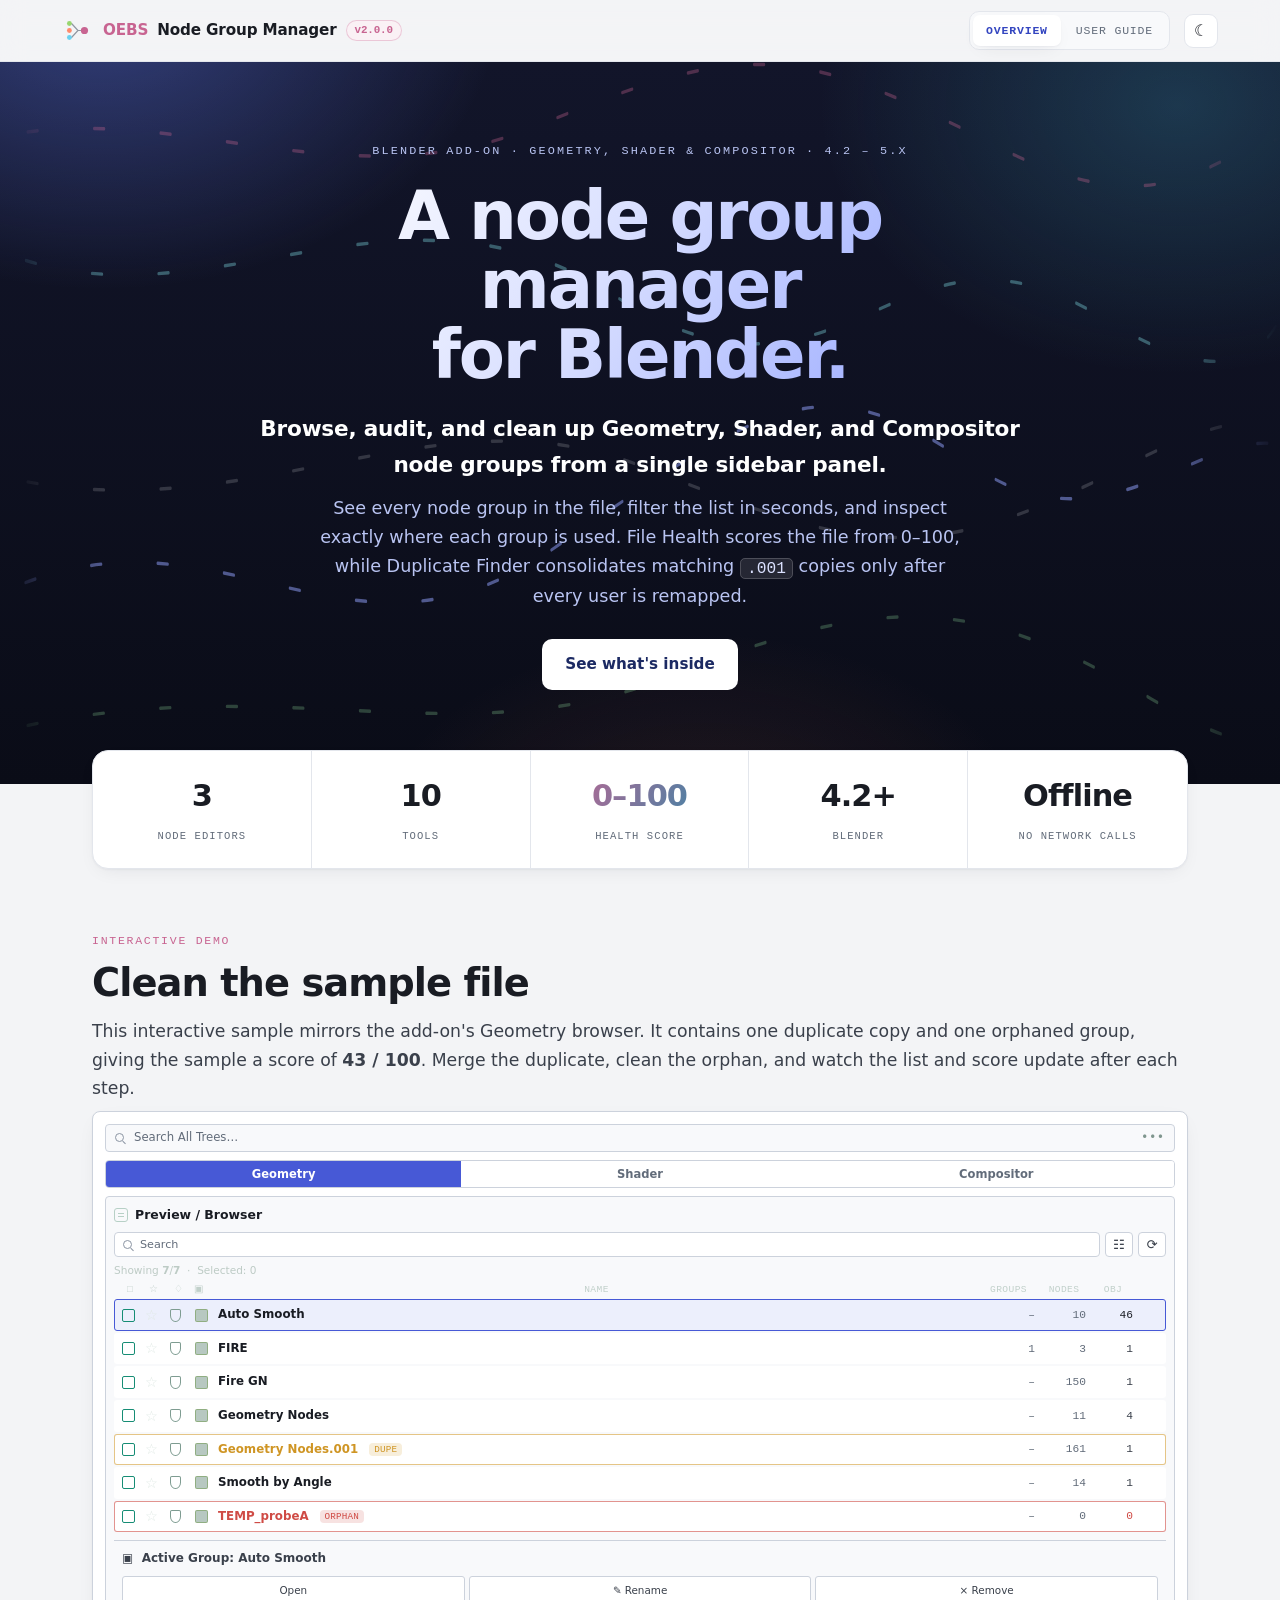
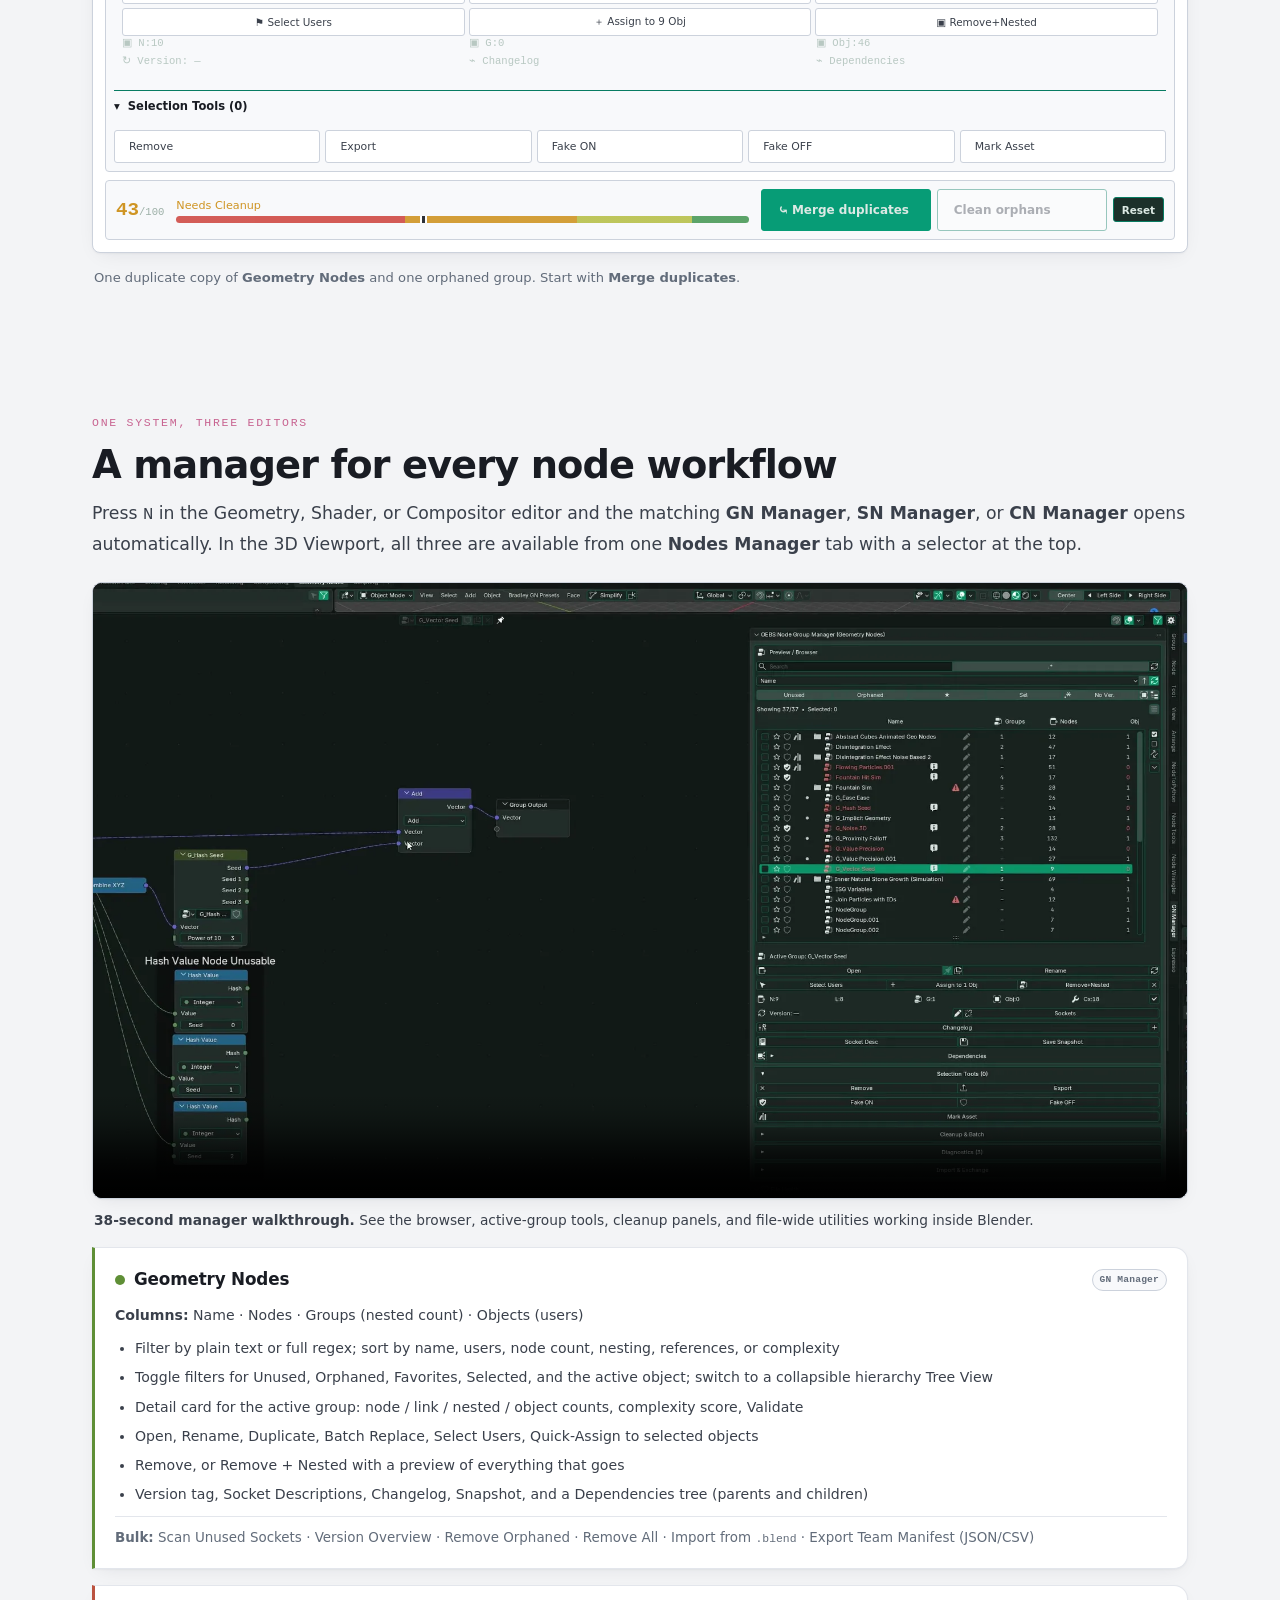
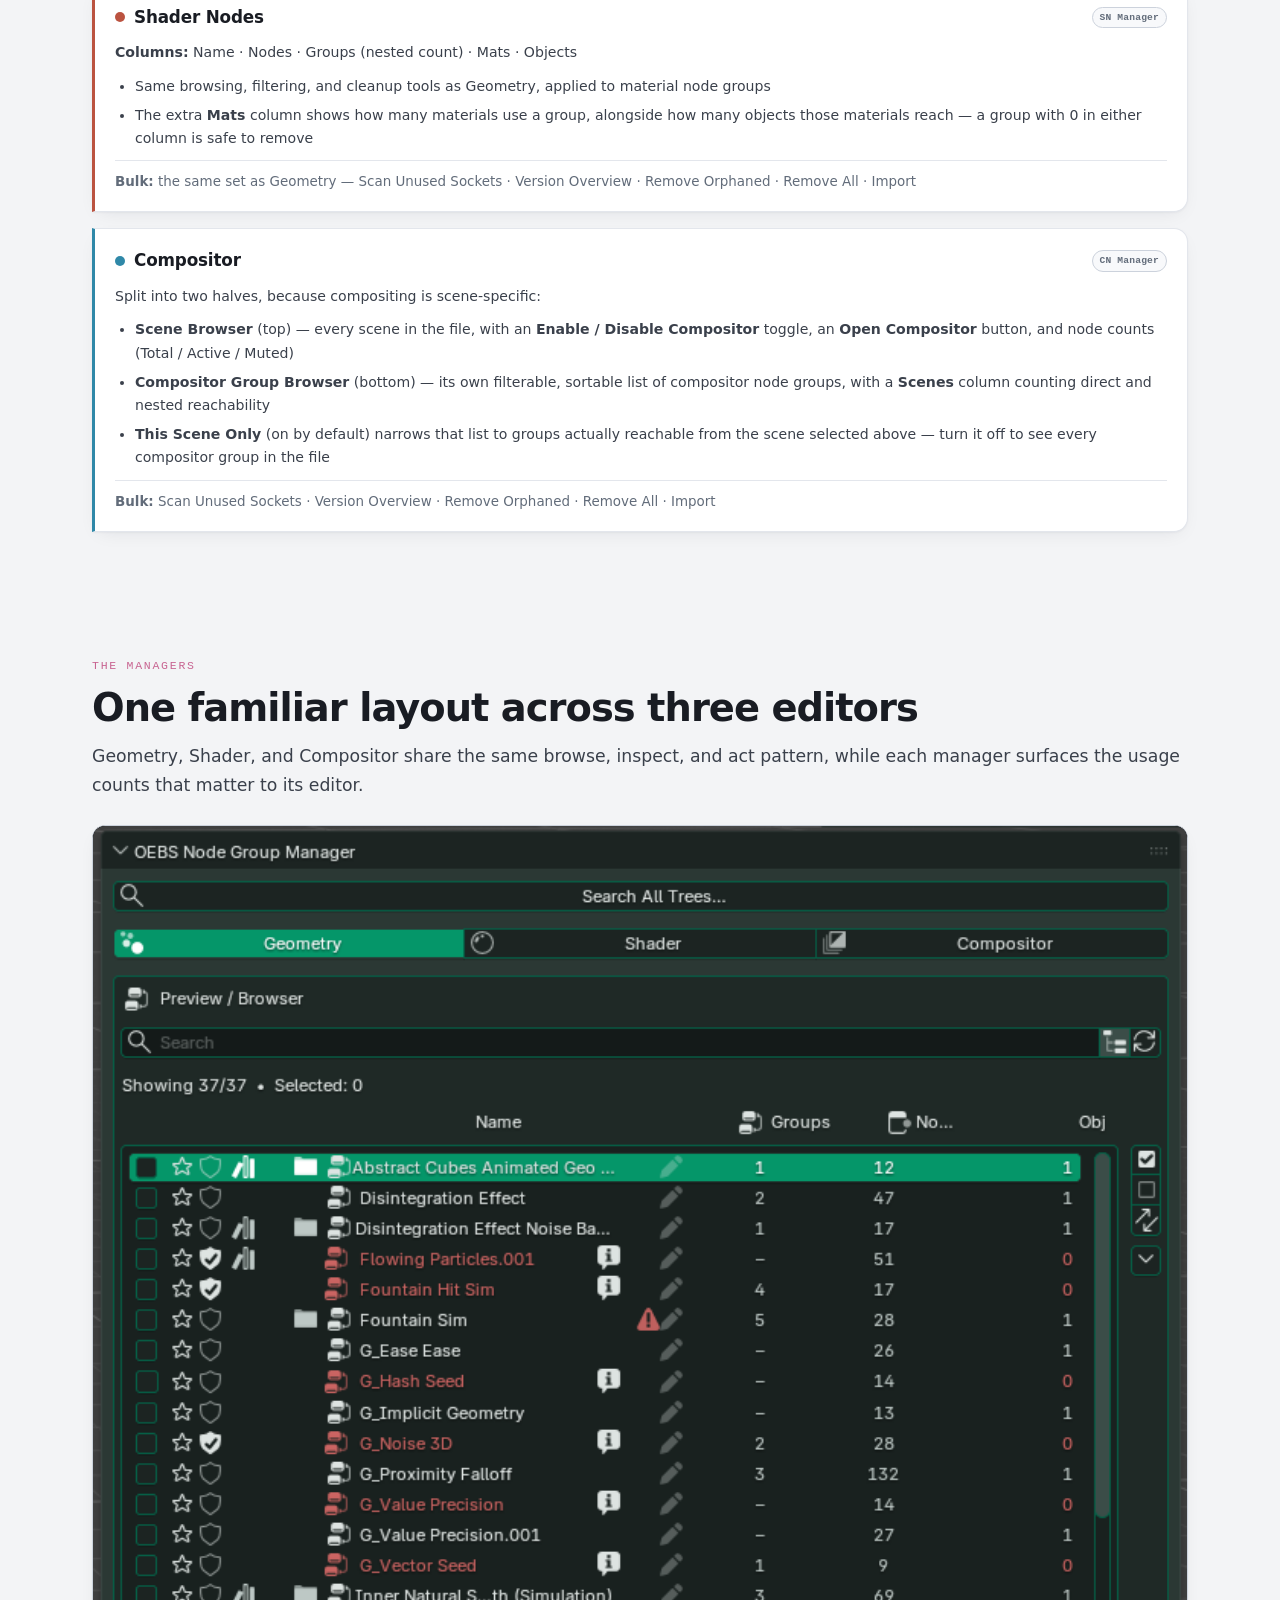
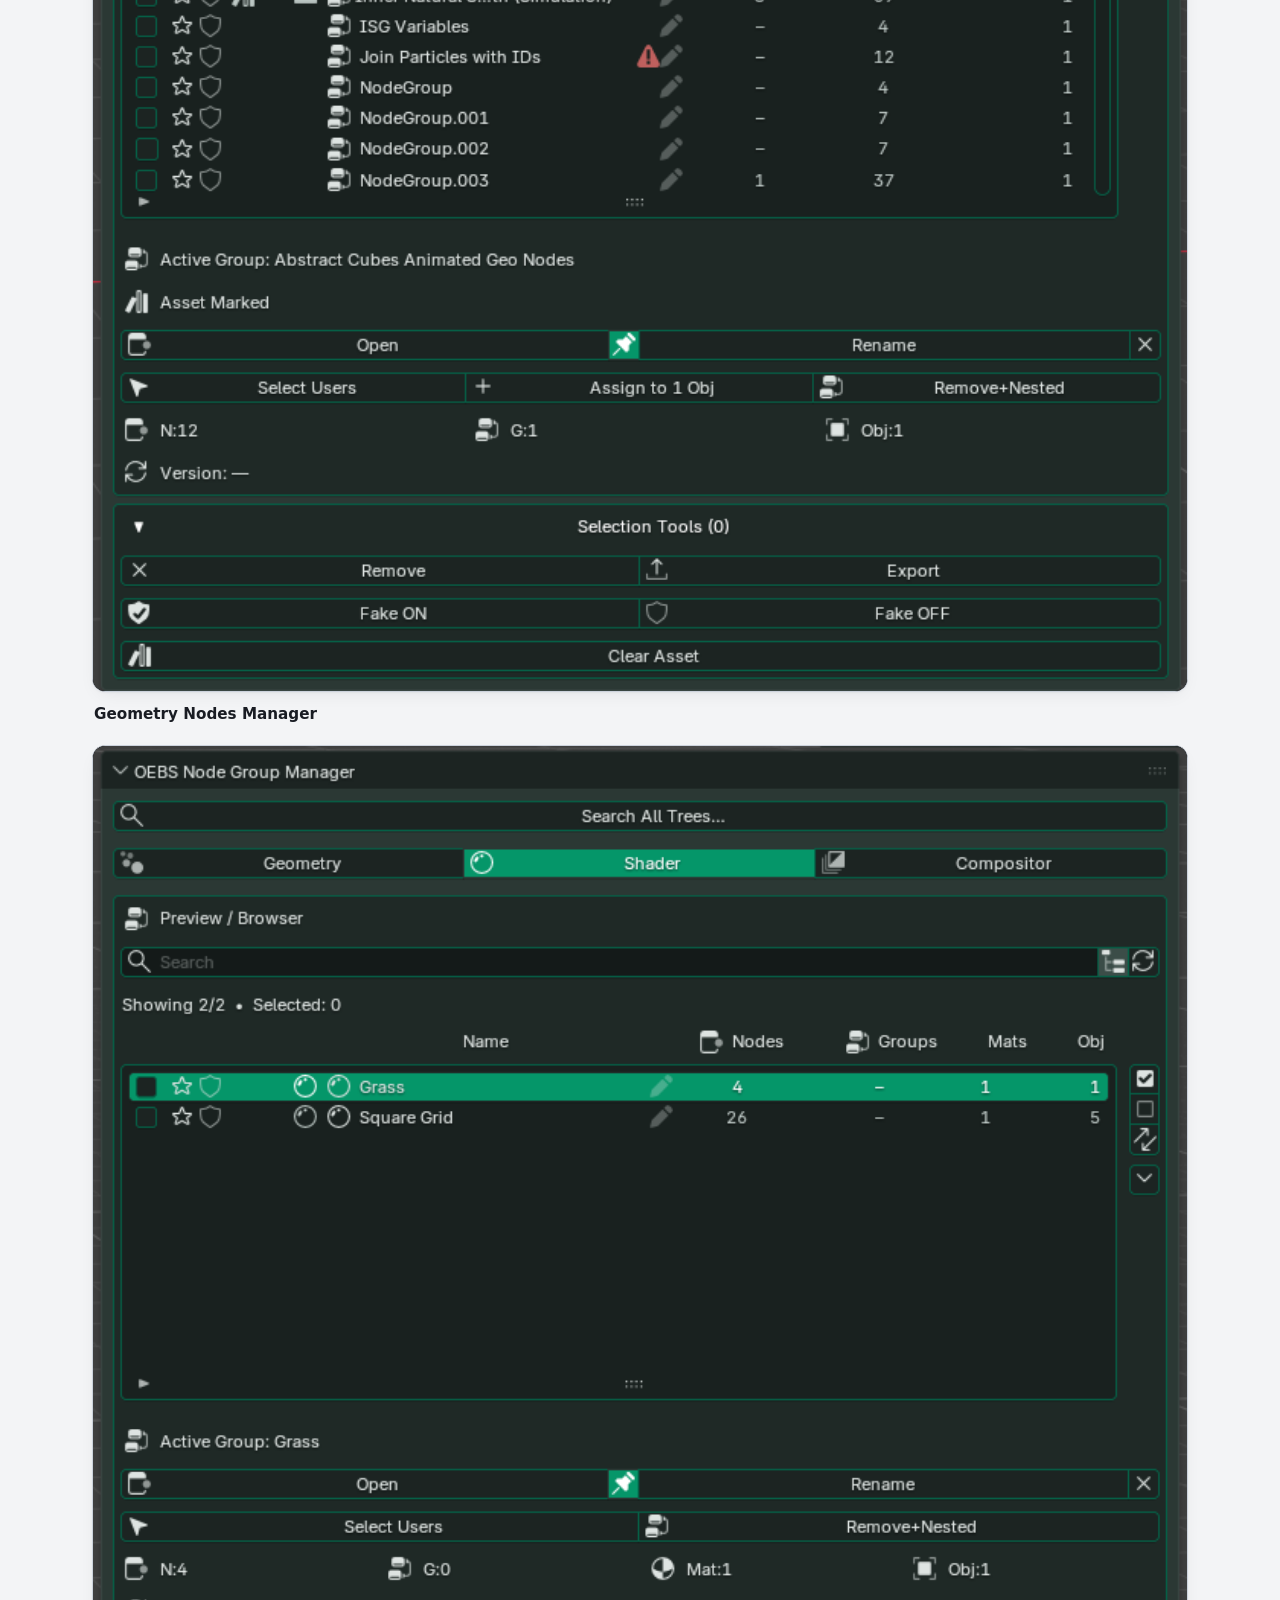
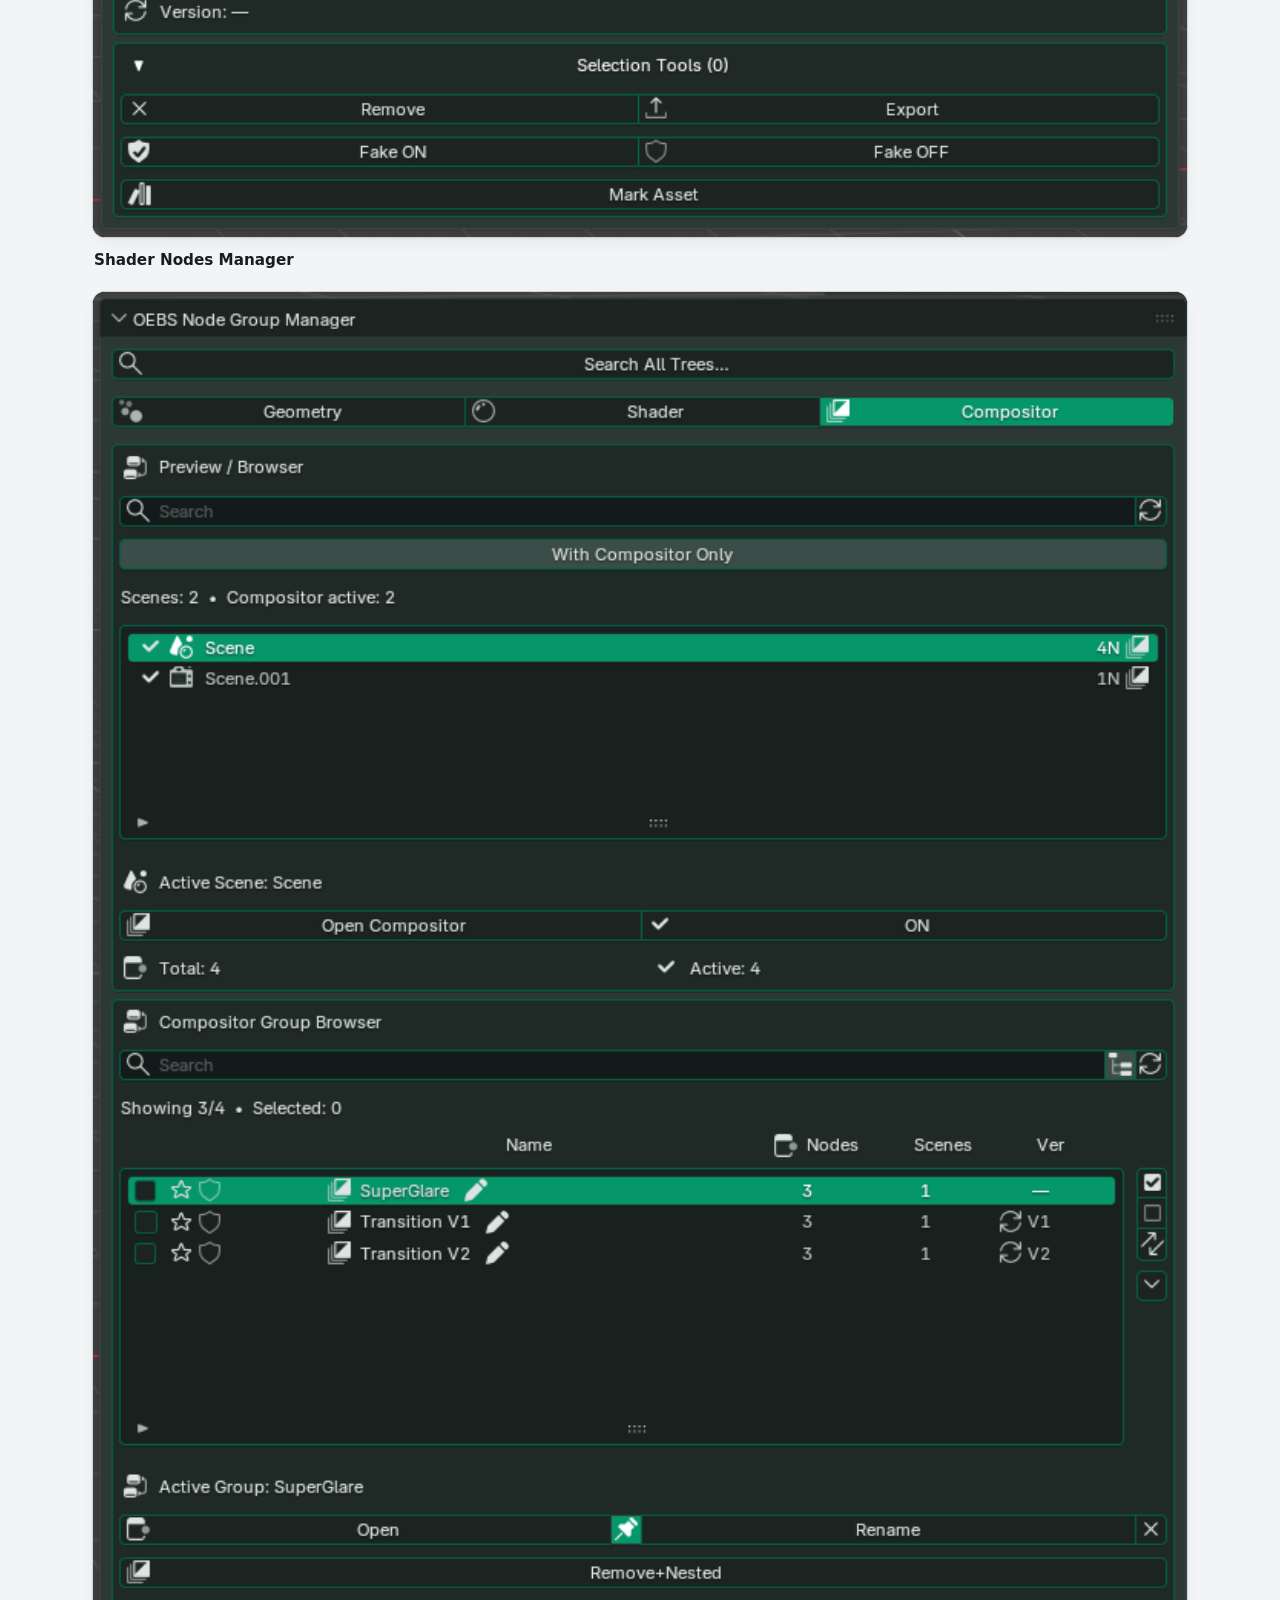
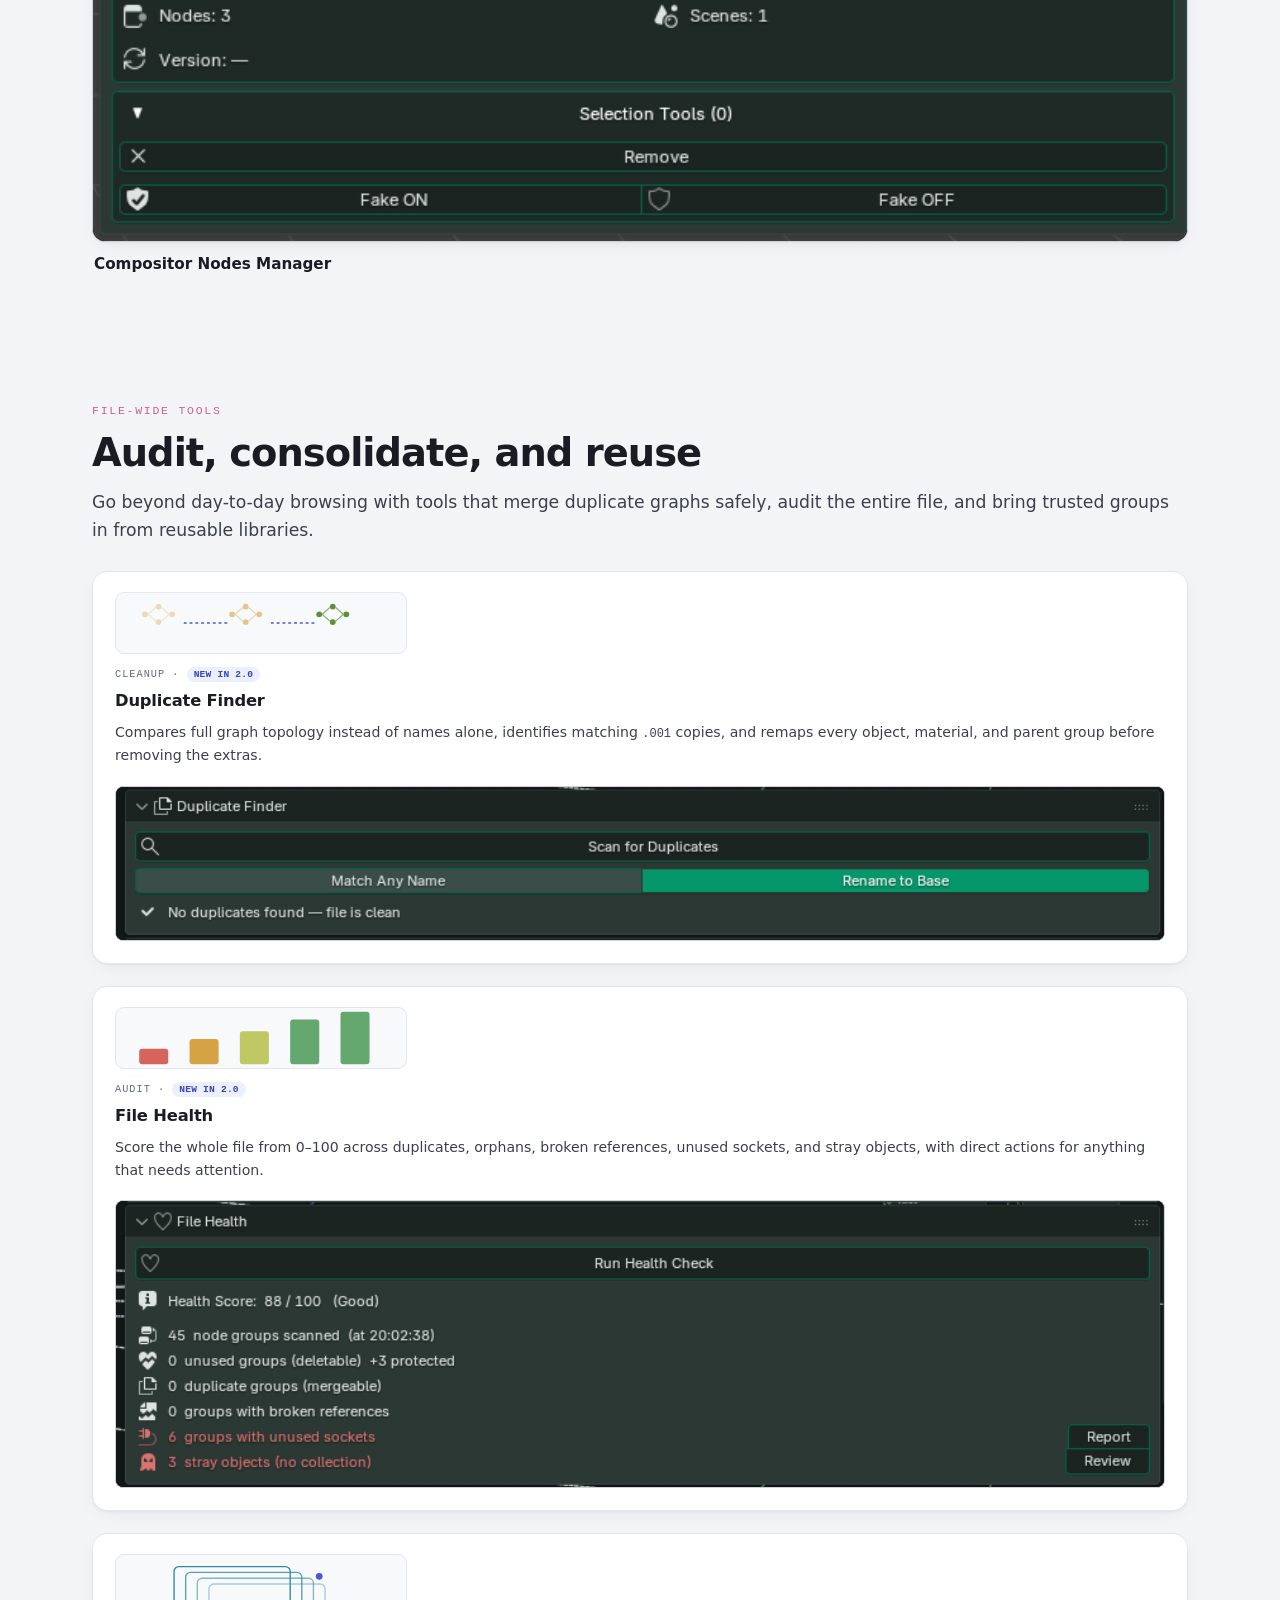
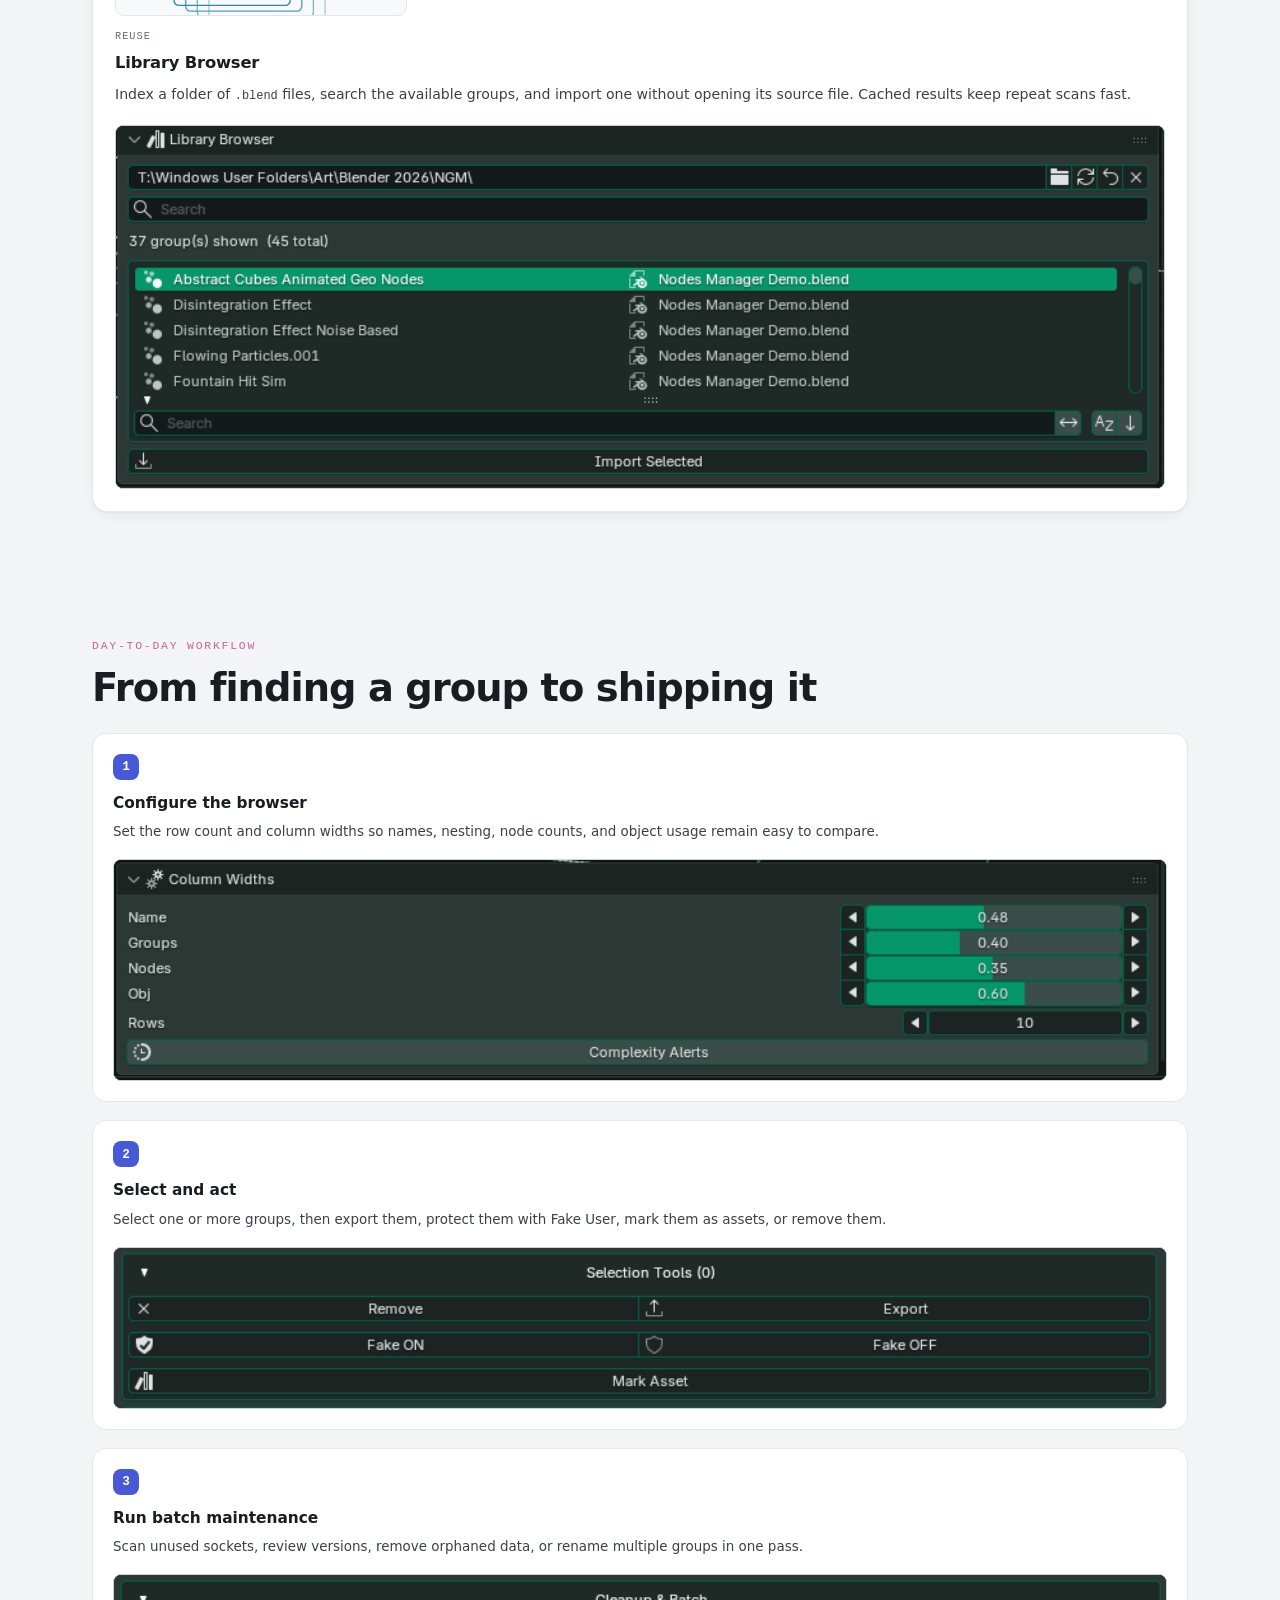
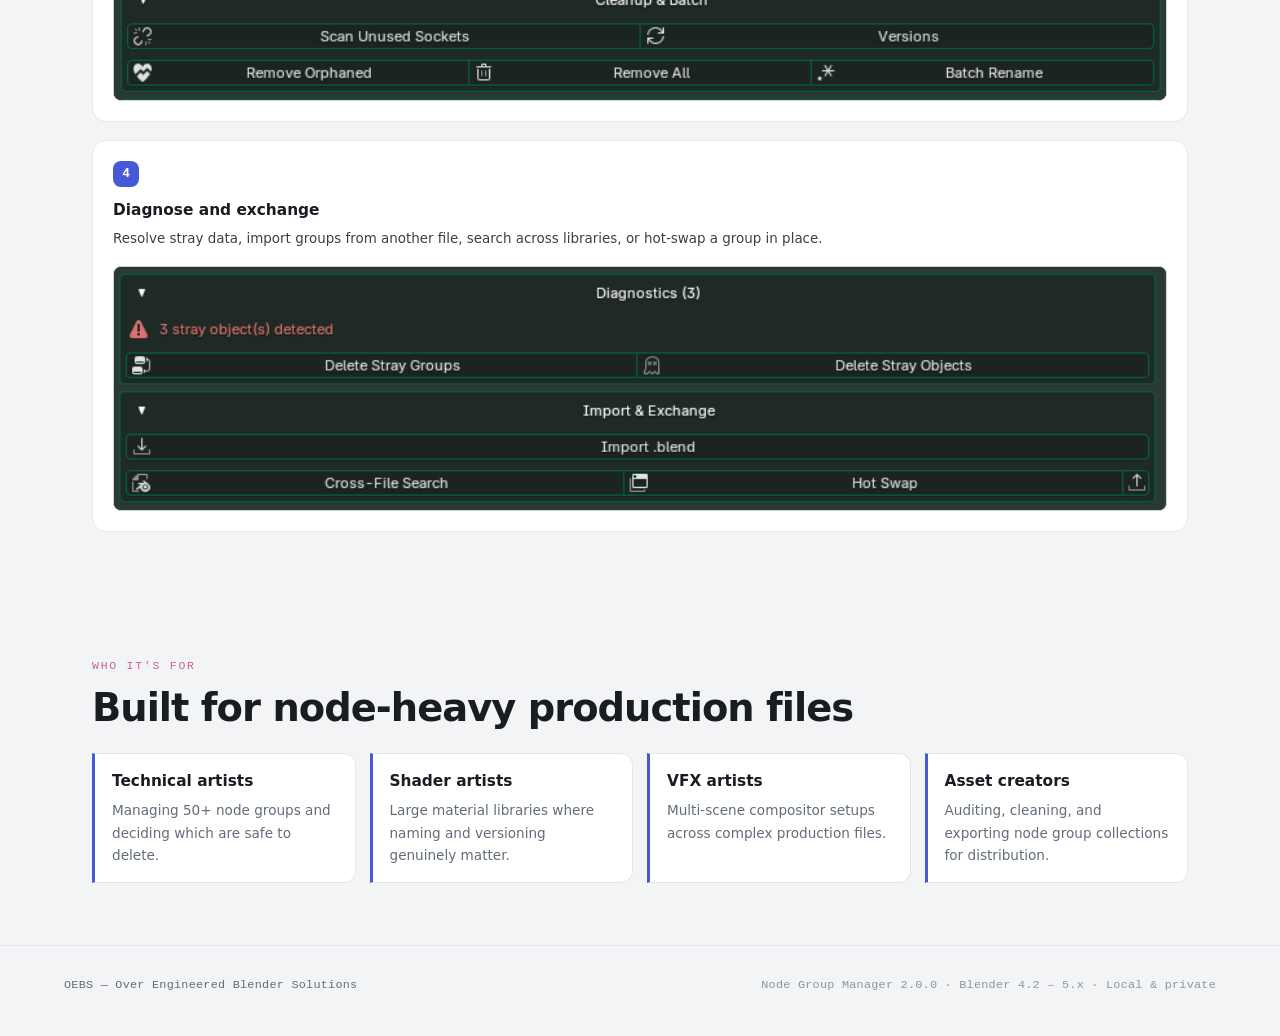
==== index.html @ 64008669 "Publish OEBS Node Group Manager documentation" ====
<!DOCTYPE html>
<html lang="en">
<head>
<meta charset="utf-8">
<meta http-equiv="refresh" content="0; url=overview.html">
<link rel="canonical" href="overview.html">
<title>OEBS Node Group Manager 2.0 — Overview</title>
</head>
<body>
<p><a href="overview.html">Continue to the Overview</a></p>
<script>location.replace("overview.html");</script>
</body>
</html>
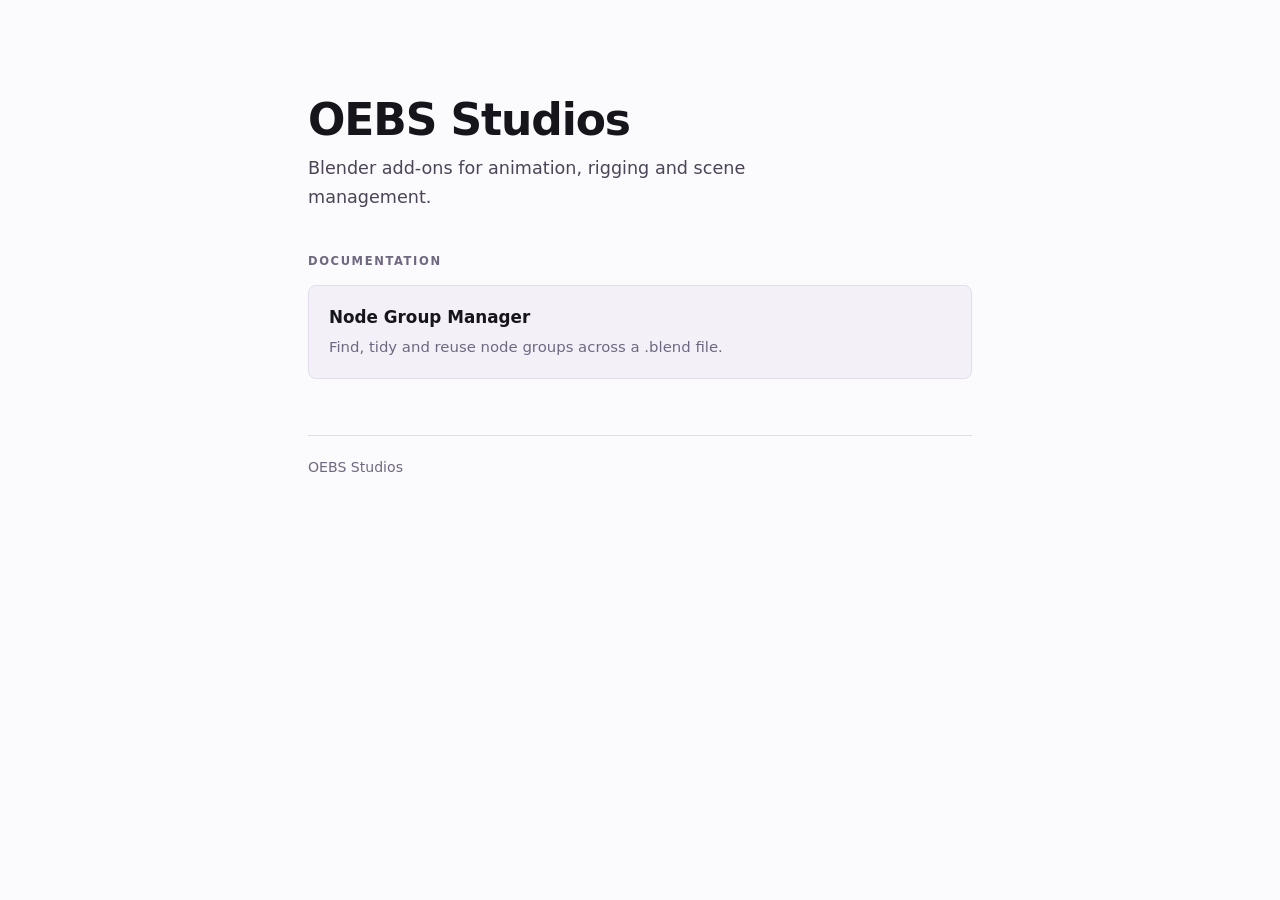
==== commit edfd05ad: "Move documentation under /NodeGroupManager and add a studio landing page The repo served one product" ====
--- a/index.html
+++ b/index.html
@@ -1,13 +1,67 @@
-<!DOCTYPE html>
+<!doctype html>
 <html lang="en">
 <head>
 <meta charset="utf-8">
-<meta http-equiv="refresh" content="0; url=overview.html">
-<link rel="canonical" href="overview.html">
-<title>OEBS Node Group Manager 2.0 — Overview</title>
+<meta name="viewport" content="width=device-width,initial-scale=1">
+<title>OEBS Studios — Blender Add-ons</title>
+<meta name="description" content="OEBS Studios builds Blender add-ons for animation, rigging and scene management. Documentation for Node Group Manager and more.">
+<link rel="canonical" href="https://oebs-studios.com/">
+<meta property="og:type" content="website">
+<meta property="og:site_name" content="OEBS Studios">
+<meta property="og:title" content="OEBS Studios — Blender Add-ons">
+<meta property="og:description" content="Blender add-ons for animation, rigging and scene management.">
+<meta property="og:url" content="https://oebs-studios.com/">
+<meta name="twitter:card" content="summary">
+<style>
+  :root{
+    --ink:#17151c; --soft:#4b4557; --muted:#6f6880;
+    --ground:#fbfafc; --card:#f3f0f8; --rule:#e2dcec; --accent:#6d4aa8;
+  }
+  @media (prefers-color-scheme:dark){
+    :root{--ink:#ece8f3; --soft:#c4bdd4; --muted:#968ea8;
+          --ground:#141119; --card:#1d1926; --rule:#322b40; --accent:#b392ec;}
+  }
+  *{box-sizing:border-box}
+  body{
+    margin:0; background:var(--ground); color:var(--ink);
+    font:16px/1.65 ui-sans-serif,system-ui,-apple-system,"Segoe UI",sans-serif;
+    -webkit-font-smoothing:antialiased;
+  }
+  .wrap{max-width:44rem;margin:0 auto;padding:clamp(3rem,10vw,6rem) 1.25rem 4rem}
+  h1{font-size:clamp(2rem,7vw,2.75rem);line-height:1.1;letter-spacing:-.025em;margin:0 0 .6rem}
+  .lede{font-size:1.1rem;color:var(--soft);margin:0 0 2.5rem;max-width:32rem}
+  h2{font-size:.72rem;letter-spacing:.14em;text-transform:uppercase;color:var(--muted);
+     font-weight:600;margin:0 0 .9rem}
+  ul{list-style:none;padding:0;margin:0;display:grid;gap:.75rem}
+  a.card{
+    display:block;padding:1.1rem 1.25rem;background:var(--card);
+    border:1px solid var(--rule);border-radius:8px;text-decoration:none;color:inherit;
+    transition:border-color .15s ease, transform .15s ease;
+  }
+  a.card:hover{border-color:var(--accent);transform:translateY(-1px)}
+  a.card:focus-visible{outline:2px solid var(--accent);outline-offset:2px}
+  a.card b{display:block;font-size:1.05rem;margin-bottom:.15rem}
+  a.card span{color:var(--muted);font-size:.93rem}
+  footer{margin-top:3.5rem;padding-top:1.25rem;border-top:1px solid var(--rule);
+         color:var(--muted);font-size:.88rem}
+</style>
 </head>
 <body>
-<p><a href="overview.html">Continue to the Overview</a></p>
-<script>location.replace("overview.html");</script>
+  <div class="wrap">
+    <h1>OEBS Studios</h1>
+    <p class="lede">Blender add-ons for animation, rigging and scene management.</p>
+
+    <h2>Documentation</h2>
+    <ul>
+      <li>
+        <a class="card" href="NodeGroupManager/">
+          <b>Node Group Manager</b>
+          <span>Find, tidy and reuse node groups across a .blend file.</span>
+        </a>
+      </li>
+    </ul>
+
+    <footer>OEBS Studios</footer>
+  </div>
 </body>
 </html>
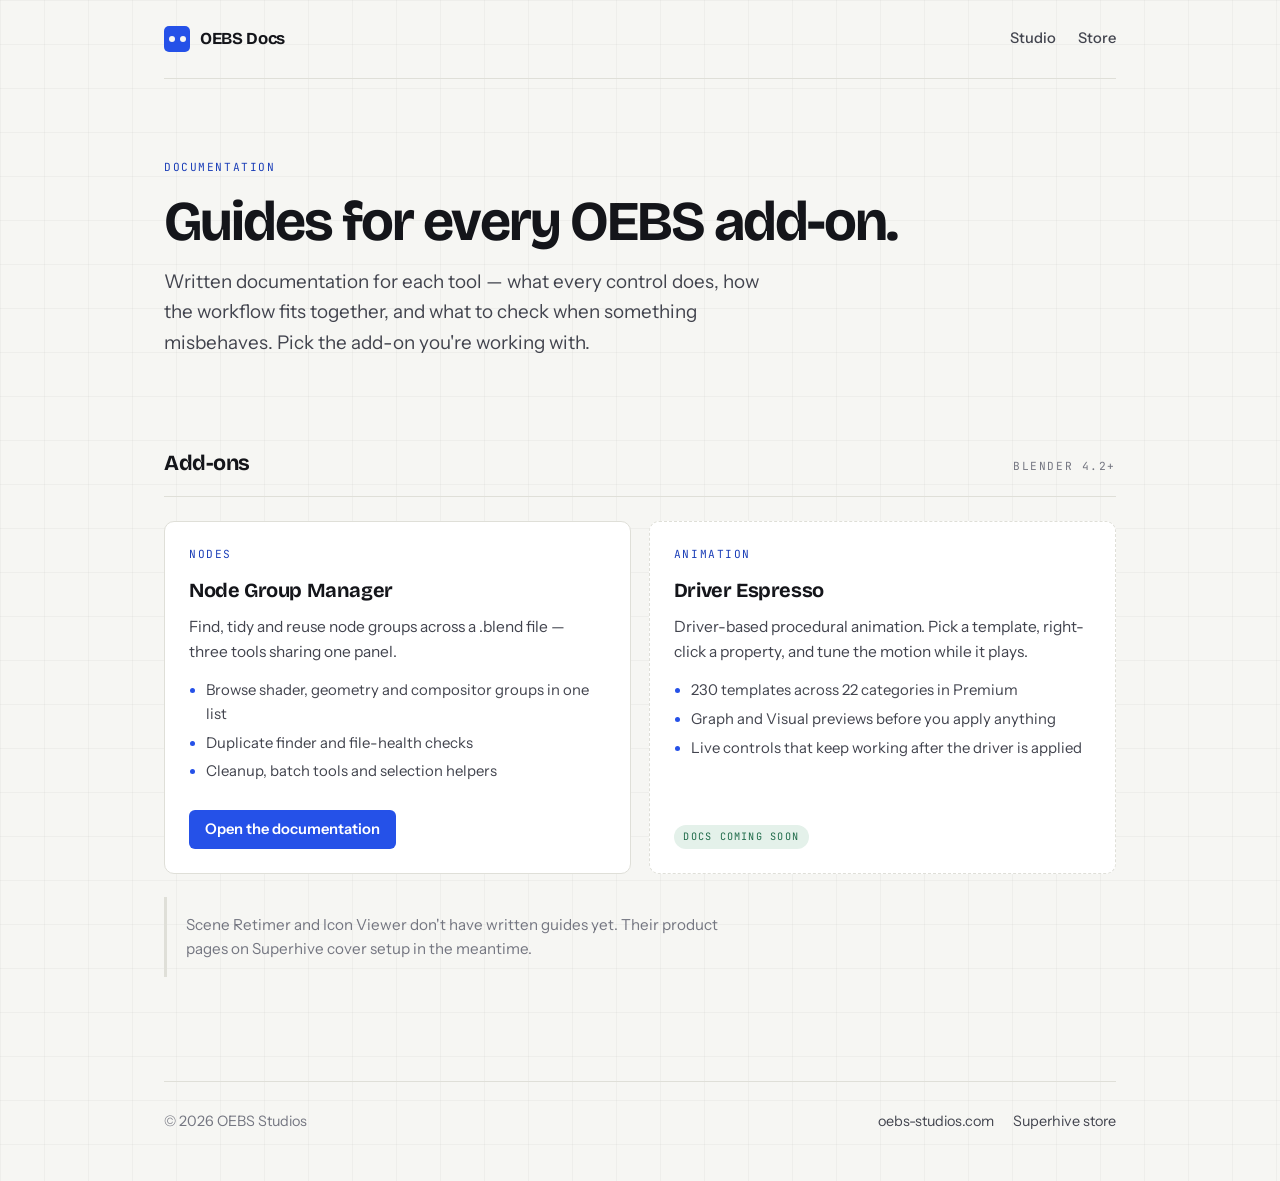
==== commit 609ce511: "Replace the root page with a documentation hub Lists each add-on that has a guide, with a card per p" ====
--- a/index.html
+++ b/index.html
@@ -3,65 +3,199 @@
 <head>
 <meta charset="utf-8">
 <meta name="viewport" content="width=device-width,initial-scale=1">
-<title>OEBS Studios — Blender Add-ons</title>
-<meta name="description" content="OEBS Studios builds Blender add-ons for animation, rigging and scene management. Documentation for Node Group Manager and more.">
-<link rel="canonical" href="https://oebs-studios.com/">
+<title>OEBS Docs — Blender Add-on Documentation</title>
+<meta name="description" content="Documentation for OEBS Studios Blender add-ons: Node Group Manager, Driver Espresso and more. Pick the add-on you are working with.">
+<link rel="canonical" href="https://docs.oebs-studios.com/">
 <meta property="og:type" content="website">
-<meta property="og:site_name" content="OEBS Studios">
-<meta property="og:title" content="OEBS Studios — Blender Add-ons">
-<meta property="og:description" content="Blender add-ons for animation, rigging and scene management.">
-<meta property="og:url" content="https://oebs-studios.com/">
+<meta property="og:site_name" content="OEBS Docs">
+<meta property="og:title" content="OEBS Docs — Blender Add-on Documentation">
+<meta property="og:description" content="Documentation for OEBS Studios Blender add-ons. Pick the add-on you are working with.">
+<meta property="og:url" content="https://docs.oebs-studios.com/">
 <meta name="twitter:card" content="summary">
+<link rel="preconnect" href="https://fonts.googleapis.com">
+<link rel="preconnect" href="https://fonts.gstatic.com" crossorigin>
+<link rel="stylesheet" href="https://fonts.googleapis.com/css2?family=Bricolage+Grotesque:opsz,wght@12..96,500;12..96,700&family=Instrument+Sans:wght@400;500;600&family=JetBrains+Mono:wght@400;500&display=swap">
+
 <style>
   :root{
-    --ink:#17151c; --soft:#4b4557; --muted:#6f6880;
-    --ground:#fbfafc; --card:#f3f0f8; --rule:#e2dcec; --accent:#6d4aa8;
-  }
-  @media (prefers-color-scheme:dark){
-    :root{--ink:#ece8f3; --soft:#c4bdd4; --muted:#968ea8;
-          --ground:#141119; --card:#1d1926; --rule:#322b40; --accent:#b392ec;}
-  }
+    --paper:#F6F6F3; --surface:#FFFFFF; --ink:#14151A; --body:#42444E;
+    --muted:#747681; --rule:#DFDFD8; --rule-soft:#EBEBE5;
+    --accent:#2551E8; --accent-ink:#1C3FB8; --accent-wash:#E8EDFD;
+    --grid:#00000008; --ok:#1F6B4A; --ok-wash:#E4F1EA;
+  }
+  @media (prefers-color-scheme: dark){
+    :root:not([data-theme="light"]){
+      --paper:#101116; --surface:#181A21; --ink:#F0F0F3; --body:#B7B9C4;
+      --muted:#82848F; --rule:#2A2C36; --rule-soft:#22242C;
+      --accent:#7E9BFF; --accent-ink:#9DB3FF; --accent-wash:#1A1F33;
+      --grid:#FFFFFF08; --ok:#6FC79C; --ok-wash:#152720;
+    }
+  }
+  :root[data-theme="dark"]{
+    --paper:#101116; --surface:#181A21; --ink:#F0F0F3; --body:#B7B9C4;
+    --muted:#82848F; --rule:#2A2C36; --rule-soft:#22242C;
+    --accent:#7E9BFF; --accent-ink:#9DB3FF; --accent-wash:#1A1F33;
+    --grid:#FFFFFF08; --ok:#6FC79C; --ok-wash:#152720;
+  }
+
   *{box-sizing:border-box}
   body{
-    margin:0; background:var(--ground); color:var(--ink);
-    font:16px/1.65 ui-sans-serif,system-ui,-apple-system,"Segoe UI",sans-serif;
-    -webkit-font-smoothing:antialiased;
-  }
-  .wrap{max-width:44rem;margin:0 auto;padding:clamp(3rem,10vw,6rem) 1.25rem 4rem}
-  h1{font-size:clamp(2rem,7vw,2.75rem);line-height:1.1;letter-spacing:-.025em;margin:0 0 .6rem}
-  .lede{font-size:1.1rem;color:var(--soft);margin:0 0 2.5rem;max-width:32rem}
-  h2{font-size:.72rem;letter-spacing:.14em;text-transform:uppercase;color:var(--muted);
-     font-weight:600;margin:0 0 .9rem}
-  ul{list-style:none;padding:0;margin:0;display:grid;gap:.75rem}
-  a.card{
-    display:block;padding:1.1rem 1.25rem;background:var(--card);
-    border:1px solid var(--rule);border-radius:8px;text-decoration:none;color:inherit;
-    transition:border-color .15s ease, transform .15s ease;
-  }
-  a.card:hover{border-color:var(--accent);transform:translateY(-1px)}
-  a.card:focus-visible{outline:2px solid var(--accent);outline-offset:2px}
-  a.card b{display:block;font-size:1.05rem;margin-bottom:.15rem}
-  a.card span{color:var(--muted);font-size:.93rem}
-  footer{margin-top:3.5rem;padding-top:1.25rem;border-top:1px solid var(--rule);
-         color:var(--muted);font-size:.88rem}
+    margin:0; background:var(--paper);
+    background-image:
+      linear-gradient(var(--grid) 1px, transparent 1px),
+      linear-gradient(90deg, var(--grid) 1px, transparent 1px);
+    background-size:44px 44px;
+    color:var(--body);
+    font-family:"Instrument Sans",ui-sans-serif,system-ui,-apple-system,"Segoe UI",sans-serif;
+    font-size:16px; line-height:1.6; -webkit-font-smoothing:antialiased;
+  }
+  .wrap{max-width:62rem;margin:0 auto;padding-inline:20px}
+  a{color:var(--accent-ink)}
+  a:focus-visible{outline:2px solid var(--accent);outline-offset:3px;border-radius:2px}
+  .mono{font-family:"JetBrains Mono",ui-monospace,Consolas,monospace;
+        font-size:.7rem;letter-spacing:.14em;text-transform:uppercase}
+
+  header.site{
+    display:flex;align-items:center;justify-content:space-between;gap:1rem;
+    padding-block:1.6rem;border-bottom:1px solid var(--rule);
+  }
+  .wordmark{display:flex;align-items:center;gap:.6rem;text-decoration:none;color:var(--ink)}
+  .mark{width:1.65rem;height:1.65rem;flex:none;border-radius:5px;background:var(--accent);position:relative}
+  .mark::before,.mark::after{
+    content:"";position:absolute;background:var(--paper);border-radius:50%;
+    width:.38rem;height:.38rem;top:50%;transform:translateY(-50%);
+  }
+  .mark::before{left:.3rem}
+  .mark::after{right:.3rem}
+  .wordmark b{font-family:"Bricolage Grotesque",sans-serif;font-weight:700;font-size:1.05rem;letter-spacing:-.02em}
+  nav.site{display:flex;gap:1.4rem}
+  nav.site a{color:var(--body);text-decoration:none;font-size:.92rem;font-weight:500}
+  nav.site a:hover{color:var(--ink)}
+
+  .hero{padding-block:clamp(3rem,8vw,5rem) clamp(2rem,5vw,3rem)}
+  .kicker{color:var(--accent-ink);display:block;margin-bottom:1rem}
+  h1{
+    font-family:"Bricolage Grotesque",sans-serif;font-weight:700;
+    font-size:clamp(2.2rem,6.5vw,3.5rem);line-height:1.04;letter-spacing:-.035em;
+    color:var(--ink);margin:0 0 1rem;text-wrap:balance;
+  }
+  .hero p{font-size:clamp(1.02rem,2.3vw,1.18rem);max-width:48ch;margin:0}
+
+  section{padding-block:clamp(1.5rem,4vw,2.5rem)}
+  .sec-head{
+    display:flex;align-items:baseline;justify-content:space-between;gap:1rem;
+    padding-bottom:1rem;margin-bottom:1.5rem;border-bottom:1px solid var(--rule);
+  }
+  .sec-head h2{font-family:"Bricolage Grotesque",sans-serif;font-weight:700;
+               font-size:1.35rem;letter-spacing:-.02em;color:var(--ink);margin:0}
+  .sec-head .mono{color:var(--muted)}
+
+  .cards{display:grid;gap:1.1rem;grid-template-columns:repeat(auto-fit,minmax(19rem,1fr))}
+  .card{
+    background:var(--surface);border:1px solid var(--rule);border-radius:10px;
+    padding:1.5rem;display:flex;flex-direction:column;gap:.6rem;
+  }
+  .card .eyebrow{color:var(--accent-ink)}
+  .card h3{font-family:"Bricolage Grotesque",sans-serif;font-weight:700;font-size:1.25rem;
+           letter-spacing:-.02em;color:var(--ink);margin:0}
+  .card p{margin:0;font-size:.97rem}
+  .card ul{margin:.3rem 0 0;padding-left:1.05rem;font-size:.93rem;display:grid;gap:.3rem}
+  .card li::marker{color:var(--accent)}
+  .card .foot{margin-top:auto;padding-top:1rem}
+  .card .foot a{
+    display:inline-block;text-decoration:none;font-weight:600;font-size:.92rem;
+    padding:.5rem 1rem;border-radius:6px;background:var(--accent);color:#fff;
+  }
+  .card .foot a:hover{background:var(--accent-ink)}
+  :root[data-theme="dark"] .card .foot a,
+  :root:not([data-theme="light"]) .card .foot a{color:#0E1018}
+  @media (prefers-color-scheme: light){
+    :root:not([data-theme="dark"]) .card .foot a{color:#fff}
+  }
+  .card.pending{border-style:dashed}
+  .card .soon{
+    display:inline-block;font-family:"JetBrains Mono",ui-monospace,monospace;
+    font-size:.64rem;letter-spacing:.12em;text-transform:uppercase;
+    color:var(--ok);background:var(--ok-wash);border-radius:999px;padding:.26rem .6rem;
+  }
+
+  .note{
+    margin-top:1.4rem;padding:1rem 1.2rem;border-left:3px solid var(--rule);
+    font-size:.95rem;color:var(--muted);max-width:60ch;
+  }
+
+  footer.site{
+    margin-top:clamp(2rem,5vw,3rem);padding-block:1.8rem 3rem;border-top:1px solid var(--rule);
+    display:flex;flex-wrap:wrap;gap:.8rem 2rem;align-items:center;justify-content:space-between;
+  }
+  footer.site p{margin:0;font-size:.9rem;color:var(--muted)}
+  footer.site .flinks{display:flex;flex-wrap:wrap;gap:1.2rem}
+  footer.site a{color:var(--body);text-decoration:none;font-size:.9rem}
+  footer.site a:hover{color:var(--ink)}
 </style>
 </head>
 <body>
-  <div class="wrap">
-    <h1>OEBS Studios</h1>
-    <p class="lede">Blender add-ons for animation, rigging and scene management.</p>
-
-    <h2>Documentation</h2>
-    <ul>
-      <li>
-        <a class="card" href="NodeGroupManager/">
-          <b>Node Group Manager</b>
-          <span>Find, tidy and reuse node groups across a .blend file.</span>
-        </a>
-      </li>
-    </ul>
-
-    <footer>OEBS Studios</footer>
+<div class="wrap">
+
+  <header class="site">
+    <a class="wordmark" href="/"><span class="mark" aria-hidden="true"></span><b>OEBS Docs</b></a>
+    <nav class="site">
+      <a href="https://oebs-studios.com/">Studio</a>
+      <a href="https://superhivemarket.com/creators/oebs-studios">Store</a>
+    </nav>
+  </header>
+
+  <div class="hero">
+    <span class="kicker mono">Documentation</span>
+    <h1>Guides for every OEBS add-on.</h1>
+    <p>Written documentation for each tool — what every control does, how the workflow fits together, and what to check when something misbehaves. Pick the add-on you're working with.</p>
   </div>
+
+  <section>
+    <div class="sec-head">
+      <h2>Add-ons</h2>
+      <span class="mono">Blender 4.2+</span>
+    </div>
+
+    <div class="cards">
+
+      <article class="card">
+        <span class="eyebrow mono">Nodes</span>
+        <h3>Node Group Manager</h3>
+        <p>Find, tidy and reuse node groups across a .blend file — three tools sharing one panel.</p>
+        <ul>
+          <li>Browse shader, geometry and compositor groups in one list</li>
+          <li>Duplicate finder and file-health checks</li>
+          <li>Cleanup, batch tools and selection helpers</li>
+        </ul>
+        <div class="foot"><a href="NodeGroupManager/">Open the documentation</a></div>
+      </article>
+
+      <article class="card pending">
+        <span class="eyebrow mono">Animation</span>
+        <h3>Driver Espresso</h3>
+        <p>Driver-based procedural animation. Pick a template, right-click a property, and tune the motion while it plays.</p>
+        <ul>
+          <li>230 templates across 22 categories in Premium</li>
+          <li>Graph and Visual previews before you apply anything</li>
+          <li>Live controls that keep working after the driver is applied</li>
+        </ul>
+        <div class="foot"><span class="soon">Docs coming soon</span></div>
+      </article>
+
+    </div>
+
+    <p class="note">Scene Retimer and Icon Viewer don't have written guides yet. Their product pages on Superhive cover setup in the meantime.</p>
+  </section>
+
+  <footer class="site">
+    <p>© 2026 OEBS Studios</p>
+    <div class="flinks">
+      <a href="https://oebs-studios.com/">oebs-studios.com</a>
+      <a href="https://superhivemarket.com/creators/oebs-studios">Superhive store</a>
+    </div>
+  </footer>
+
+</div>
 </body>
 </html>
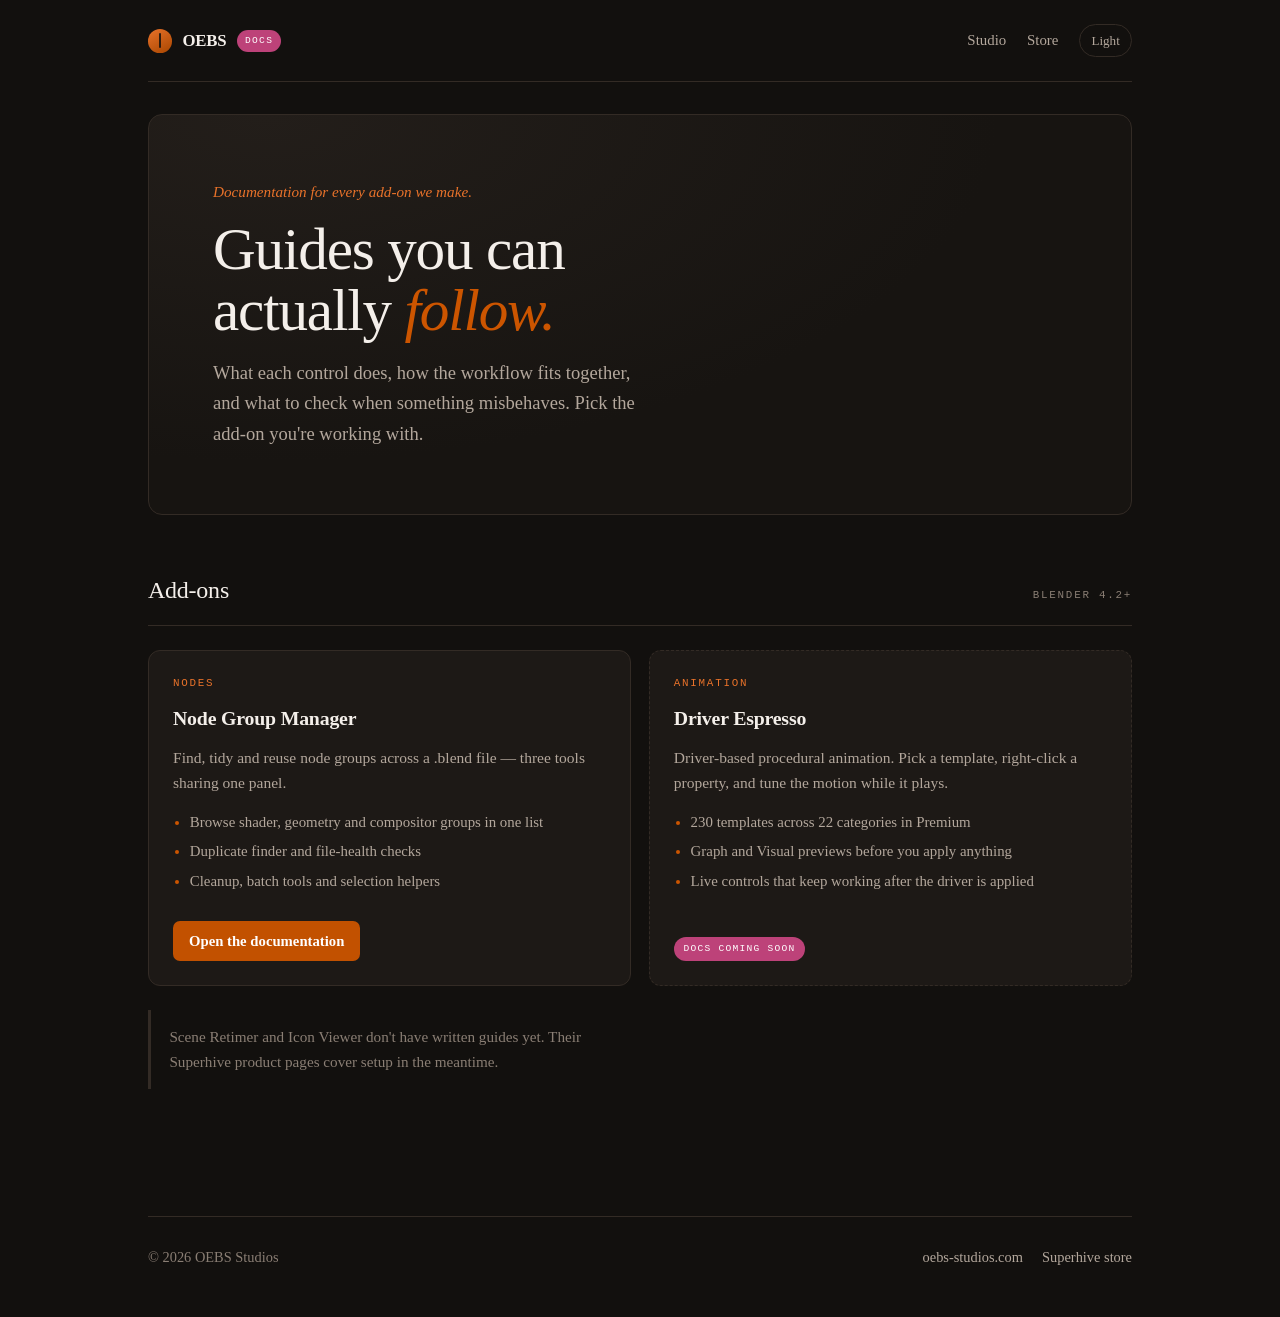
==== commit adbaa4bc: "Restyle the documentation hub to the product palette Uses the same tokens as the Driver Espresso doc" ====
--- a/index.html
+++ b/index.html
@@ -3,152 +3,204 @@
 <head>
 <meta charset="utf-8">
 <meta name="viewport" content="width=device-width,initial-scale=1">
-<title>OEBS Docs — Blender Add-on Documentation</title>
+<title>OEBS Docs &mdash; Blender Add-on Documentation</title>
 <meta name="description" content="Documentation for OEBS Studios Blender add-ons: Node Group Manager, Driver Espresso and more. Pick the add-on you are working with.">
 <link rel="canonical" href="https://docs.oebs-studios.com/">
 <meta property="og:type" content="website">
 <meta property="og:site_name" content="OEBS Docs">
-<meta property="og:title" content="OEBS Docs — Blender Add-on Documentation">
+<meta property="og:title" content="OEBS Docs &mdash; Blender Add-on Documentation">
 <meta property="og:description" content="Documentation for OEBS Studios Blender add-ons. Pick the add-on you are working with.">
 <meta property="og:url" content="https://docs.oebs-studios.com/">
 <meta name="twitter:card" content="summary">
-<link rel="preconnect" href="https://fonts.googleapis.com">
-<link rel="preconnect" href="https://fonts.gstatic.com" crossorigin>
-<link rel="stylesheet" href="https://fonts.googleapis.com/css2?family=Bricolage+Grotesque:opsz,wght@12..96,500;12..96,700&family=Instrument+Sans:wght@400;500;600&family=JetBrains+Mono:wght@400;500&display=swap">
-
 <style>
+  /* Tokens lifted from the documentation site so the two read as one brand. */
   :root{
-    --paper:#F6F6F3; --surface:#FFFFFF; --ink:#14151A; --body:#42444E;
-    --muted:#747681; --rule:#DFDFD8; --rule-soft:#EBEBE5;
-    --accent:#2551E8; --accent-ink:#1C3FB8; --accent-wash:#E8EDFD;
-    --grid:#00000008; --ok:#1F6B4A; --ok-wash:#E4F1EA;
-  }
-  @media (prefers-color-scheme: dark){
-    :root:not([data-theme="light"]){
-      --paper:#101116; --surface:#181A21; --ink:#F0F0F3; --body:#B7B9C4;
-      --muted:#82848F; --rule:#2A2C36; --rule-soft:#22242C;
-      --accent:#7E9BFF; --accent-ink:#9DB3FF; --accent-wash:#1A1F33;
-      --grid:#FFFFFF08; --ok:#6FC79C; --ok-wash:#152720;
-    }
-  }
-  :root[data-theme="dark"]{
-    --paper:#101116; --surface:#181A21; --ink:#F0F0F3; --body:#B7B9C4;
-    --muted:#82848F; --rule:#2A2C36; --rule-soft:#22242C;
-    --accent:#7E9BFF; --accent-ink:#9DB3FF; --accent-wash:#1A1F33;
-    --grid:#FFFFFF08; --ok:#6FC79C; --ok-wash:#152720;
-  }
+    --o:#CC5500; --oLo:#A84600; --oHi:#E8722A; --btn:#C25100;
+    --brand:#BD4279; --brandText:#C86491;
+    --bg:#12100E; --bgHi:#171411; --sf:#1D1916; --sfHi:#231E1A;
+    --bd:#332B25; --tx:#F4EFEA; --mu:#B3A79C; --dim:#8A7E74;
+  }
+  :root[data-theme="light"]{
+    --bg:#FBF7F2; --bgHi:#F3ECE3; --sf:#FFFFFF; --sfHi:#F6EFE6;
+    --bd:#E0D3C2; --tx:#1D1915; --mu:#4B423A; --dim:#77695C;
+    --oHi:#A84600; --brandText:#A03866;
+  }
+  html{color-scheme:dark}
+  :root[data-theme="light"]{color-scheme:light}
 
   *{box-sizing:border-box}
   body{
-    margin:0; background:var(--paper);
-    background-image:
-      linear-gradient(var(--grid) 1px, transparent 1px),
-      linear-gradient(90deg, var(--grid) 1px, transparent 1px);
-    background-size:44px 44px;
-    color:var(--body);
-    font-family:"Instrument Sans",ui-sans-serif,system-ui,-apple-system,"Segoe UI",sans-serif;
-    font-size:16px; line-height:1.6; -webkit-font-smoothing:antialiased;
-  }
-  .wrap{max-width:62rem;margin:0 auto;padding-inline:20px}
-  a{color:var(--accent-ink)}
-  a:focus-visible{outline:2px solid var(--accent);outline-offset:3px;border-radius:2px}
-  .mono{font-family:"JetBrains Mono",ui-monospace,Consolas,monospace;
-        font-size:.7rem;letter-spacing:.14em;text-transform:uppercase}
-
+    margin:0;background:var(--bg);color:var(--mu);
+    font:16px/1.65 Georgia,'Times New Roman',serif;
+    -webkit-font-smoothing:antialiased;
+    transition:background-color .18s ease,color .18s ease;
+  }
+  .wrap{max-width:64rem;margin:0 auto;padding-inline:20px}
+  a{color:var(--oHi)}
+  a:focus-visible,button:focus-visible{outline:2px solid var(--o);outline-offset:3px;border-radius:3px}
+
+  .mono{
+    font-family:ui-monospace,Menlo,Consolas,monospace;
+    font-size:.68rem;letter-spacing:.16em;text-transform:uppercase;
+  }
+
+  /* ---------- masthead ---------- */
   header.site{
     display:flex;align-items:center;justify-content:space-between;gap:1rem;
-    padding-block:1.6rem;border-bottom:1px solid var(--rule);
-  }
-  .wordmark{display:flex;align-items:center;gap:.6rem;text-decoration:none;color:var(--ink)}
-  .mark{width:1.65rem;height:1.65rem;flex:none;border-radius:5px;background:var(--accent);position:relative}
-  .mark::before,.mark::after{
-    content:"";position:absolute;background:var(--paper);border-radius:50%;
-    width:.38rem;height:.38rem;top:50%;transform:translateY(-50%);
-  }
-  .mark::before{left:.3rem}
-  .mark::after{right:.3rem}
-  .wordmark b{font-family:"Bricolage Grotesque",sans-serif;font-weight:700;font-size:1.05rem;letter-spacing:-.02em}
-  nav.site{display:flex;gap:1.4rem}
-  nav.site a{color:var(--body);text-decoration:none;font-size:.92rem;font-weight:500}
-  nav.site a:hover{color:var(--ink)}
-
-  .hero{padding-block:clamp(3rem,8vw,5rem) clamp(2rem,5vw,3rem)}
-  .kicker{color:var(--accent-ink);display:block;margin-bottom:1rem}
+    padding-block:1.5rem;border-bottom:1px solid var(--bd);
+  }
+  .wordmark{display:flex;align-items:center;gap:.65rem;text-decoration:none;color:var(--tx)}
+  .bean{
+    width:1.5rem;height:1.5rem;flex:none;border-radius:50% 50% 48% 48%;
+    background:linear-gradient(150deg,var(--oHi),var(--oLo));position:relative;
+  }
+  .bean::after{
+    content:"";position:absolute;inset:18% 46%;border-radius:2px;
+    background:var(--bg);opacity:.85;
+  }
+  .wordmark b{font-size:1.05rem;letter-spacing:-.01em;font-weight:700}
+  .badge{
+    font-family:ui-monospace,Menlo,Consolas,monospace;font-size:.6rem;
+    letter-spacing:.14em;text-transform:uppercase;color:#fff;
+    background:var(--brand);border-radius:999px;padding:.2rem .5rem;
+  }
+  nav.site{display:flex;gap:1.3rem;align-items:center}
+  nav.site a{color:var(--mu);text-decoration:none;font-size:.93rem}
+  nav.site a:hover{color:var(--tx)}
+  #theme{
+    background:transparent;border:1px solid var(--bd);border-radius:999px;
+    color:var(--mu);padding:.3rem .7rem;font:inherit;font-size:.82rem;cursor:pointer;
+  }
+  #theme:hover{color:var(--tx);border-color:var(--oHi)}
+
+  /* ---------- hero ---------- */
+  .hero{
+    margin-top:2rem;padding:clamp(2.5rem,6vw,4rem);border-radius:14px;
+    background:radial-gradient(120% 140% at 12% 0%,var(--sfHi),var(--bgHi) 62%);
+    border:1px solid var(--bd);
+  }
+  .kicker{color:var(--oHi);font-style:italic;font-size:.95rem;margin-bottom:.9rem;display:block}
   h1{
-    font-family:"Bricolage Grotesque",sans-serif;font-weight:700;
-    font-size:clamp(2.2rem,6.5vw,3.5rem);line-height:1.04;letter-spacing:-.035em;
-    color:var(--ink);margin:0 0 1rem;text-wrap:balance;
-  }
-  .hero p{font-size:clamp(1.02rem,2.3vw,1.18rem);max-width:48ch;margin:0}
-
-  section{padding-block:clamp(1.5rem,4vw,2.5rem)}
+    font-size:clamp(2.2rem,6.4vw,3.7rem);line-height:1.04;letter-spacing:-.02em;
+    color:var(--tx);margin:0 0 1rem;max-width:17ch;font-weight:400;text-wrap:balance;
+  }
+  h1 em{font-style:italic;color:var(--o)}
+  .hero p{font-size:clamp(1.02rem,2.3vw,1.16rem);max-width:48ch;margin:0}
+  .facts{display:flex;flex-wrap:wrap;gap:.45rem;margin-top:1.8rem}
+  .fact{border:1px solid var(--bd);border-radius:999px;padding:.3rem .75rem;color:var(--dim);background:var(--sf)}
+
+  /* ---------- sections ---------- */
+  section{padding-block:clamp(2.5rem,6vw,3.5rem)}
   .sec-head{
     display:flex;align-items:baseline;justify-content:space-between;gap:1rem;
-    padding-bottom:1rem;margin-bottom:1.5rem;border-bottom:1px solid var(--rule);
-  }
-  .sec-head h2{font-family:"Bricolage Grotesque",sans-serif;font-weight:700;
-               font-size:1.35rem;letter-spacing:-.02em;color:var(--ink);margin:0}
-  .sec-head .mono{color:var(--muted)}
-
+    padding-bottom:.9rem;margin-bottom:1.5rem;border-bottom:1px solid var(--bd);
+  }
+  .sec-head h2{font-size:1.5rem;color:var(--tx);margin:0;font-weight:400;letter-spacing:-.01em}
+  .sec-head .mono{color:var(--dim)}
+
+  /* ---------- products ---------- */
+  .products{display:grid;gap:1rem;grid-template-columns:repeat(auto-fit,minmax(17.5rem,1fr))}
+  .product{
+    background:var(--sf);border:1px solid var(--bd);border-radius:12px;
+    padding:1.45rem;display:flex;flex-direction:column;gap:.55rem;
+    transition:border-color .15s ease;
+  }
+  .product:hover{border-color:var(--oLo)}
+  .product-top{display:flex;align-items:flex-start;justify-content:space-between;gap:.8rem}
+  .product h3{font-size:1.18rem;color:var(--tx);margin:0;font-weight:700;letter-spacing:-.01em}
+  .price{
+    font-family:ui-monospace,Menlo,Consolas,monospace;font-size:.86rem;
+    color:var(--tx);white-space:nowrap;font-variant-numeric:tabular-nums;
+  }
+  .price.soon{
+    font-size:.6rem;letter-spacing:.13em;text-transform:uppercase;
+    color:#fff;background:var(--brand);border-radius:999px;padding:.25rem .55rem;
+  }
+  .product p{margin:0;font-size:.96rem;flex:1}
+  .editions{display:flex;flex-wrap:wrap;gap:.35rem;margin-top:.25rem}
+  .editions span{
+    font-family:ui-monospace,Menlo,Consolas,monospace;font-size:.66rem;
+    color:var(--dim);border:1px dashed var(--bd);border-radius:4px;padding:.18rem .45rem;
+  }
+  .links{display:flex;flex-wrap:wrap;gap:.45rem;margin-top:.75rem}
+  .links a{
+    text-decoration:none;font-size:.9rem;font-weight:700;padding:.45rem .9rem;
+    border-radius:7px;border:1px solid var(--bd);color:var(--tx);
+  }
+  .links a.primary{background:var(--btn);border-color:var(--btn);color:#fff}
+  .links a.primary:hover{background:var(--o);border-color:var(--o)}
+  .links a:not(.primary):hover{border-color:var(--oHi);color:var(--oHi)}
+
+  /* ---------- about ---------- */
+  .about{display:grid;gap:1.6rem 3rem;grid-template-columns:repeat(auto-fit,minmax(16rem,1fr));align-items:start}
+  .about h3{font-size:1.03rem;color:var(--tx);margin:0 0 .35rem;font-weight:700}
+  .about p{margin:0;font-size:.96rem}
+
+  /* ---------- footer ---------- */
+  footer.site{
+    margin-top:clamp(2rem,5vw,3.5rem);padding-block:1.8rem 3rem;border-top:1px solid var(--bd);
+    display:flex;flex-wrap:wrap;gap:.8rem 2rem;align-items:center;justify-content:space-between;
+  }
+  footer.site p{margin:0;font-size:.9rem;color:var(--dim)}
+  footer.site .flinks{display:flex;flex-wrap:wrap;gap:1.2rem}
+  footer.site a{color:var(--mu);text-decoration:none;font-size:.9rem}
+  footer.site a:hover{color:var(--tx)}
+
+  @media (max-width:540px){
+    nav.site a.hide-sm{display:none}
+    .hero{padding:1.8rem 1.4rem}
+  }
+</style>
+<style>
   .cards{display:grid;gap:1.1rem;grid-template-columns:repeat(auto-fit,minmax(19rem,1fr))}
   .card{
-    background:var(--surface);border:1px solid var(--rule);border-radius:10px;
+    background:var(--sf);border:1px solid var(--bd);border-radius:12px;
     padding:1.5rem;display:flex;flex-direction:column;gap:.6rem;
-  }
-  .card .eyebrow{color:var(--accent-ink)}
-  .card h3{font-family:"Bricolage Grotesque",sans-serif;font-weight:700;font-size:1.25rem;
-           letter-spacing:-.02em;color:var(--ink);margin:0}
+    transition:border-color .15s ease;
+  }
+  .card:hover{border-color:var(--oLo)}
+  .card.pending{border-style:dashed}
+  .card .eyebrow{color:var(--oHi)}
+  .card h3{font-size:1.24rem;color:var(--tx);margin:0;font-weight:700;letter-spacing:-.01em}
   .card p{margin:0;font-size:.97rem}
   .card ul{margin:.3rem 0 0;padding-left:1.05rem;font-size:.93rem;display:grid;gap:.3rem}
-  .card li::marker{color:var(--accent)}
-  .card .foot{margin-top:auto;padding-top:1rem}
+  .card li::marker{color:var(--o)}
+  .card .foot{margin-top:auto;padding-top:1.1rem}
   .card .foot a{
-    display:inline-block;text-decoration:none;font-weight:600;font-size:.92rem;
-    padding:.5rem 1rem;border-radius:6px;background:var(--accent);color:#fff;
-  }
-  .card .foot a:hover{background:var(--accent-ink)}
-  :root[data-theme="dark"] .card .foot a,
-  :root:not([data-theme="light"]) .card .foot a{color:#0E1018}
-  @media (prefers-color-scheme: light){
-    :root:not([data-theme="dark"]) .card .foot a{color:#fff}
-  }
-  .card.pending{border-style:dashed}
+    display:inline-block;text-decoration:none;font-weight:700;font-size:.92rem;
+    padding:.5rem 1rem;border-radius:7px;background:var(--btn);color:#fff;
+  }
+  .card .foot a:hover{background:var(--o)}
   .card .soon{
-    display:inline-block;font-family:"JetBrains Mono",ui-monospace,monospace;
-    font-size:.64rem;letter-spacing:.12em;text-transform:uppercase;
-    color:var(--ok);background:var(--ok-wash);border-radius:999px;padding:.26rem .6rem;
-  }
-
+    display:inline-block;font-family:ui-monospace,Menlo,Consolas,monospace;
+    font-size:.6rem;letter-spacing:.13em;text-transform:uppercase;
+    color:#fff;background:var(--brand);border-radius:999px;padding:.26rem .6rem;
+  }
   .note{
-    margin-top:1.4rem;padding:1rem 1.2rem;border-left:3px solid var(--rule);
-    font-size:.95rem;color:var(--muted);max-width:60ch;
-  }
-
-  footer.site{
-    margin-top:clamp(2rem,5vw,3rem);padding-block:1.8rem 3rem;border-top:1px solid var(--rule);
-    display:flex;flex-wrap:wrap;gap:.8rem 2rem;align-items:center;justify-content:space-between;
-  }
-  footer.site p{margin:0;font-size:.9rem;color:var(--muted)}
-  footer.site .flinks{display:flex;flex-wrap:wrap;gap:1.2rem}
-  footer.site a{color:var(--body);text-decoration:none;font-size:.9rem}
-  footer.site a:hover{color:var(--ink)}
+    margin-top:1.5rem;padding:.9rem 1.15rem;border-left:3px solid var(--bd);
+    font-size:.95rem;color:var(--dim);max-width:62ch;
+  }
 </style>
 </head>
 <body>
 <div class="wrap">
 
   <header class="site">
-    <a class="wordmark" href="/"><span class="mark" aria-hidden="true"></span><b>OEBS Docs</b></a>
+    <a class="wordmark" href="/">
+      <span class="bean" aria-hidden="true"></span>
+      <b>OEBS</b><span class="badge">Docs</span>
+    </a>
     <nav class="site">
       <a href="https://oebs-studios.com/">Studio</a>
       <a href="https://superhivemarket.com/creators/oebs-studios">Store</a>
+      <button id="theme" type="button" aria-pressed="false">Light</button>
     </nav>
   </header>
 
   <div class="hero">
-    <span class="kicker mono">Documentation</span>
-    <h1>Guides for every OEBS add-on.</h1>
-    <p>Written documentation for each tool — what every control does, how the workflow fits together, and what to check when something misbehaves. Pick the add-on you're working with.</p>
+    <span class="kicker">Documentation for every add-on we make.</span>
+    <h1>Guides you can actually <em>follow.</em></h1>
+    <p>What each control does, how the workflow fits together, and what to check when something misbehaves. Pick the add-on you're working with.</p>
   </div>
 
   <section>
@@ -162,7 +214,7 @@
       <article class="card">
         <span class="eyebrow mono">Nodes</span>
         <h3>Node Group Manager</h3>
-        <p>Find, tidy and reuse node groups across a .blend file — three tools sharing one panel.</p>
+        <p>Find, tidy and reuse node groups across a .blend file &mdash; three tools sharing one panel.</p>
         <ul>
           <li>Browse shader, geometry and compositor groups in one list</li>
           <li>Duplicate finder and file-health checks</li>
@@ -185,11 +237,11 @@
 
     </div>
 
-    <p class="note">Scene Retimer and Icon Viewer don't have written guides yet. Their product pages on Superhive cover setup in the meantime.</p>
+    <p class="note">Scene Retimer and Icon Viewer don't have written guides yet. Their Superhive product pages cover setup in the meantime.</p>
   </section>
 
   <footer class="site">
-    <p>© 2026 OEBS Studios</p>
+    <p>&copy; 2026 OEBS Studios</p>
     <div class="flinks">
       <a href="https://oebs-studios.com/">oebs-studios.com</a>
       <a href="https://superhivemarket.com/creators/oebs-studios">Superhive store</a>
@@ -197,5 +249,25 @@
   </footer>
 
 </div>
+<script>
+  // Matches the documentation site: dark by default, manual light toggle, remembered.
+  (function(){
+    var root = document.documentElement, btn = document.getElementById('theme');
+    function paint(light){
+      if(light){ root.setAttribute('data-theme','light'); }
+      else { root.removeAttribute('data-theme'); }
+      btn.textContent = light ? 'Dark' : 'Light';
+      btn.setAttribute('aria-pressed', light ? 'true' : 'false');
+    }
+    var saved = null;
+    try { saved = localStorage.getItem('oebs-theme'); } catch(e){}
+    paint(saved === 'light');
+    btn.addEventListener('click', function(){
+      var light = root.getAttribute('data-theme') !== 'light';
+      paint(light);
+      try { localStorage.setItem('oebs-theme', light ? 'light' : 'dark'); } catch(e){}
+    });
+  })();
+</script>
 </body>
 </html>
